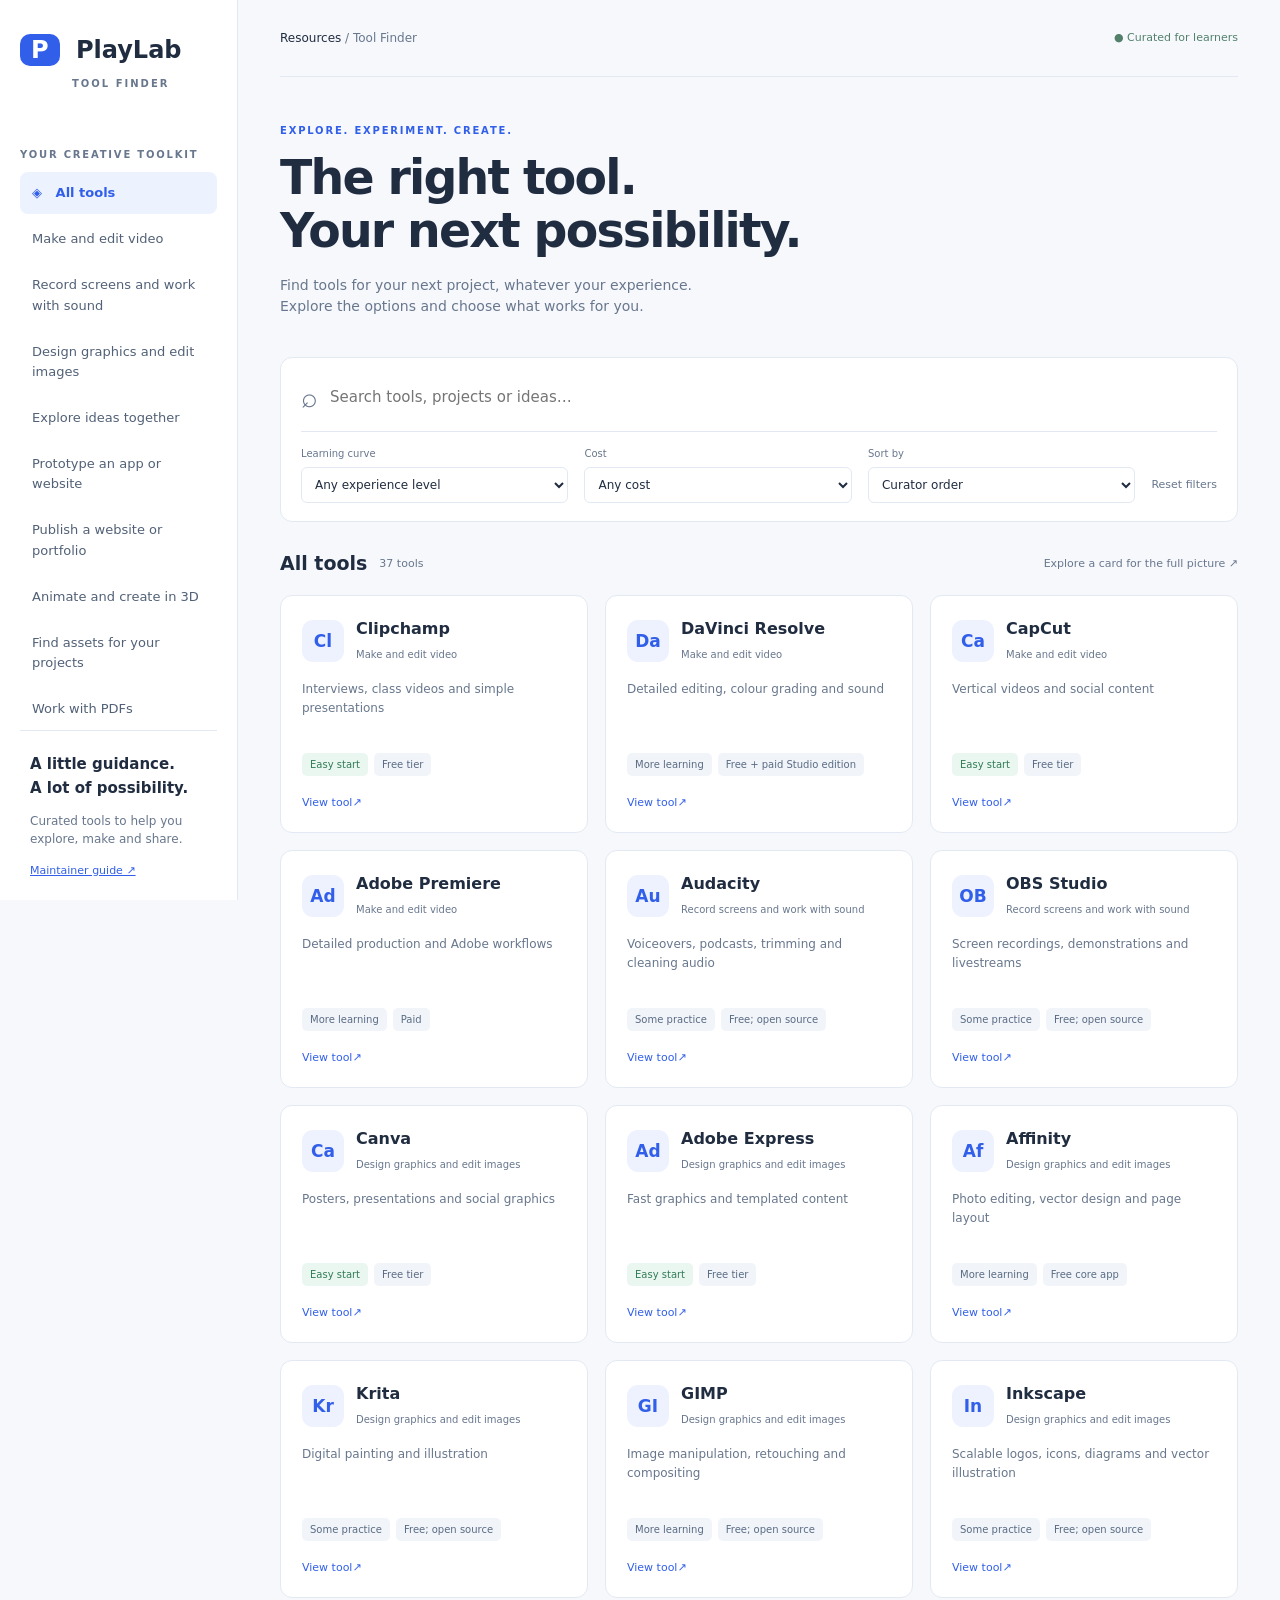
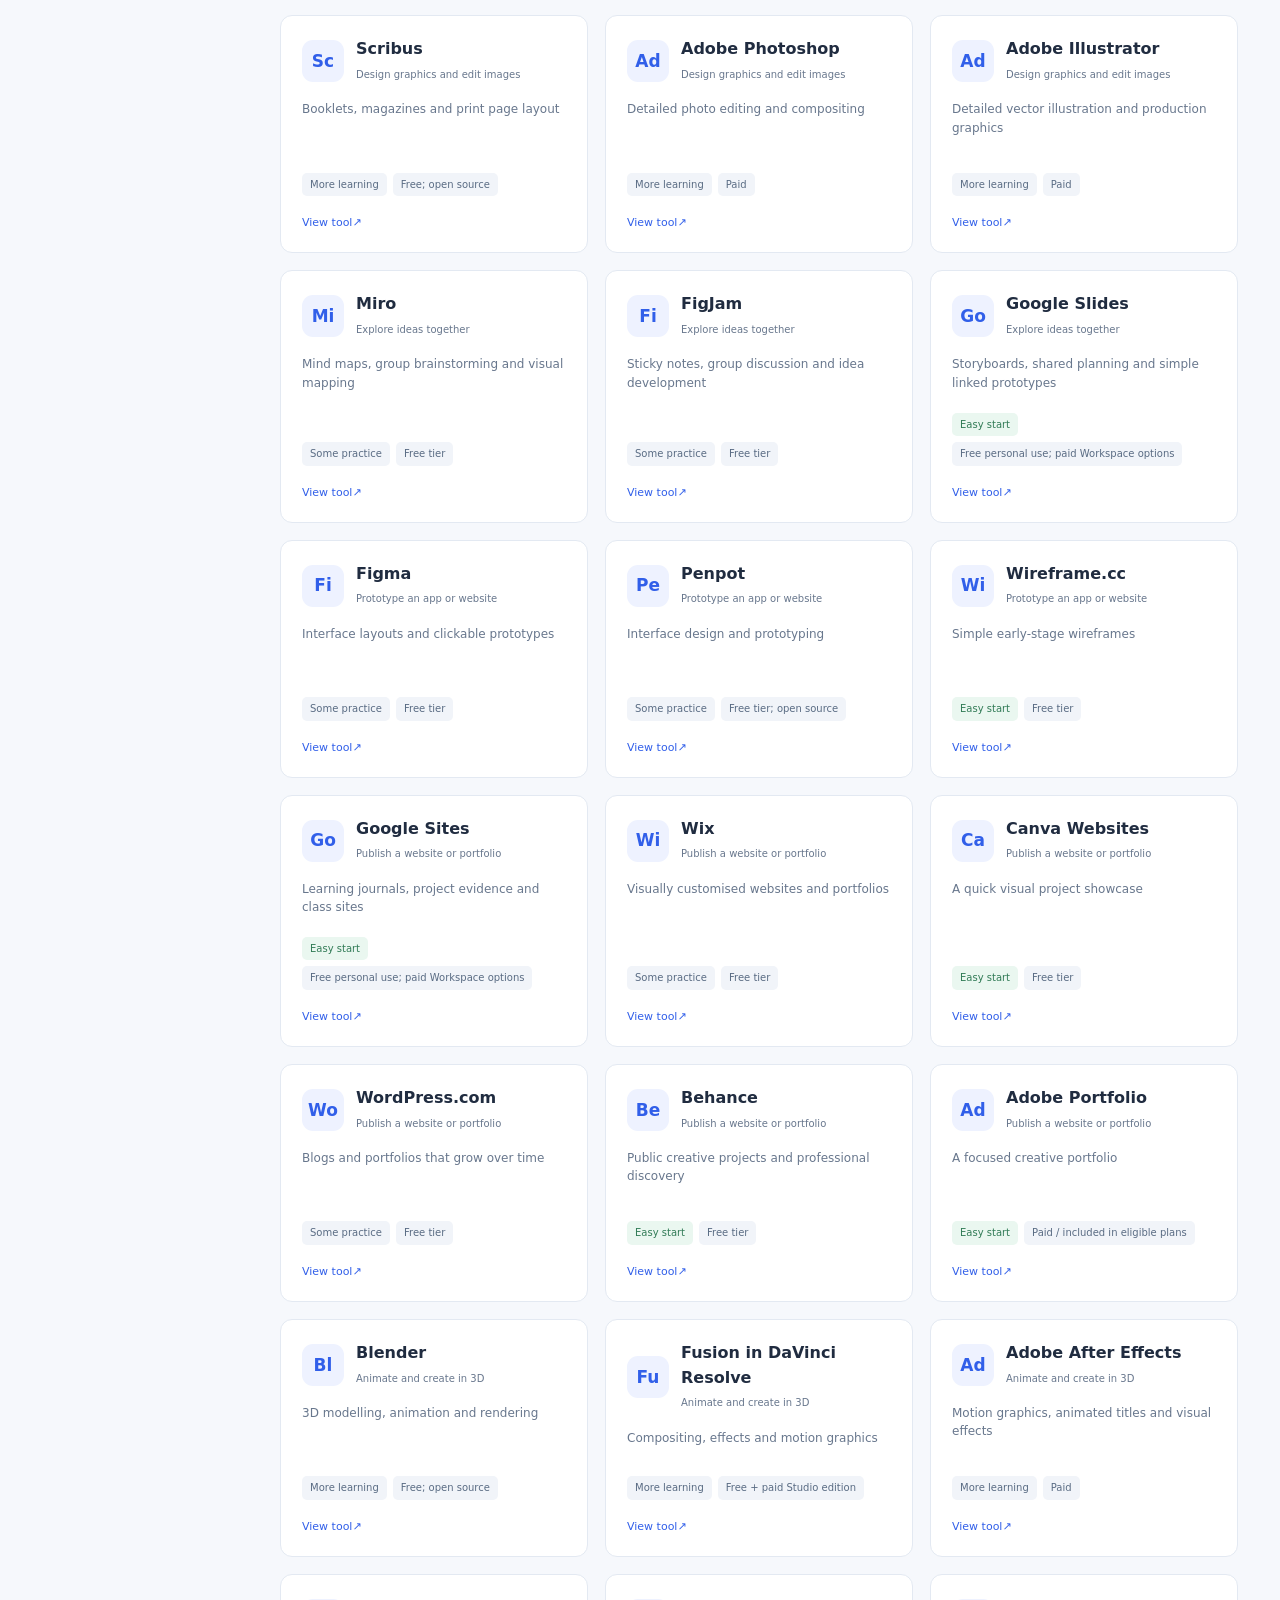
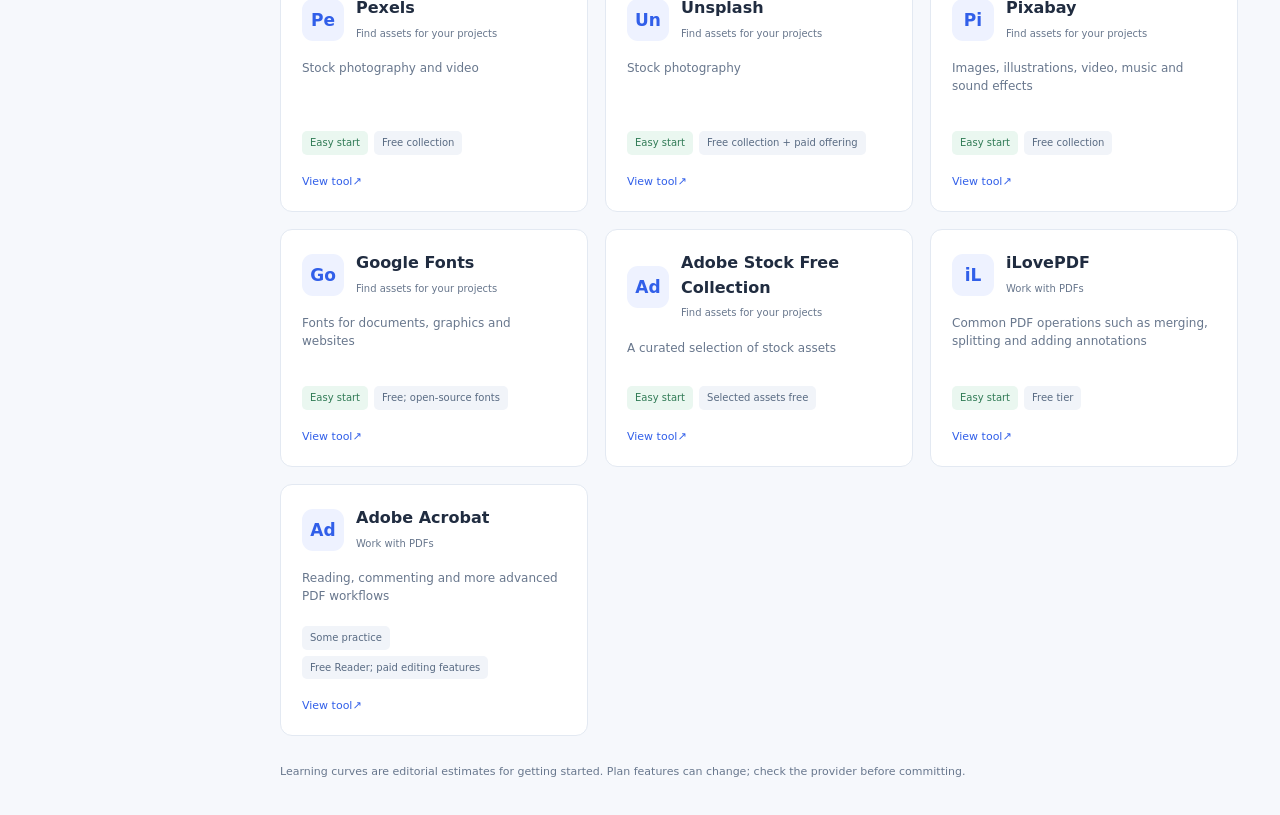
==== index.html @ 6aa3c073 "Add files via upload" ====
<!doctype html><html lang="en"><head><meta charset="utf-8"><meta name="viewport" content="width=device-width, initial-scale=1"><title>PlayLab · Tool Finder</title><meta name="description" content="Find creative tools for your next project. Compare learning curves, free plans and practical advice."><link rel="stylesheet" href="style.css"><script defer src="data/tools.js"></script><script defer src="app.js"></script></head><body><a class="skip" href="#main">Skip to tools</a><aside class="sidebar"><a class="brand" href="./"><span class="brandmark">P</span> PlayLab<span class="sub">TOOL FINDER</span></a><p class="eyebrow">YOUR CREATIVE TOOLKIT</p><nav id="categories" aria-label="Tool categories"></nav><div class="sidefoot"><strong>A little guidance.<br>A lot of possibility.</strong><p>Curated tools to help you explore, make and share.</p><a href="README.md">Maintainer guide ↗</a></div></aside><main id="main"><header><span>Resources <span class="muted">/ Tool Finder</span></span><span class="curated">● Curated for learners</span></header><section class="intro"><p class="eyebrow">EXPLORE. EXPERIMENT. CREATE.</p><h1>The right tool.<br>Your next possibility.</h1><p>Find tools for your next project, whatever your experience.<br>Explore the options and choose what works for you.</p></section><section class="discovery" aria-label="Find tools"><label class="search"><span aria-hidden="true">⌕</span><input id="search" type="search" placeholder="Search tools, projects or ideas…" aria-label="Search tools"></label><div class="filters"><label>Learning curve<select id="learning"><option value="">Any experience level</option><option>Easy start</option><option>Some practice</option><option>More learning</option></select></label><label>Cost<select id="cost"><option value="">Any cost</option><option value="free">Has free access</option><option value="paid">Paid only</option></select></label><label>Sort by<select id="sort"><option value="rank">Curator order</option><option value="name">Name A–Z</option><option value="ease">Easiest to start</option></select></label><button id="reset" class="quiet">Reset filters</button></div></section><div class="resultsbar"><div><h2 id="title">All tools</h2><span id="count" role="status" aria-live="polite"></span></div><span class="muted">Explore a card for the full picture ↗</span></div><section id="grid" class="grid" aria-label="Tool results"></section><p class="footnote">Learning curves are editorial estimates for getting started. Plan features can change; check the provider before committing.</p></main><dialog id="detail" aria-labelledby="detailTitle"><button id="close" class="close" aria-label="Close tool details">×</button><div id="detailContent"></div></dialog><noscript>This directory needs JavaScript enabled to display its tool list.</noscript></body></html>
---- style.css ----
:root{--ink:#202c40;--muted:#68778d;--blue:#315fe9;--line:#e3e9f2;--bg:#f6f8fc}*{box-sizing:border-box}body{margin:0;background:var(--bg);font:15px/1.55 system-ui,-apple-system,Segoe UI,sans-serif;color:var(--ink)}button,input,select{font:inherit}button,a,input,select{touch-action:manipulation}button{cursor:pointer}a{color:var(--blue)}:focus-visible{outline:3px solid #e9a52b;outline-offset:4px}.sidebar{position:fixed;inset:0 auto 0 0;width:238px;background:#fff;border-right:1px solid var(--line);padding:32px 20px;display:flex;flex-direction:column}.brand{text-decoration:none;color:var(--ink);font-weight:750;font-size:24px;display:block}.brandmark{background:var(--blue);color:white;padding:2px 11px;border-radius:10px;margin-right:8px}.sub{display:block;font-size:10px;letter-spacing:2px;margin:7px 0 45px 52px;color:var(--muted)}.eyebrow{font-size:10px;font-weight:750;letter-spacing:1.8px;color:var(--muted)}nav{display:grid;gap:4px}nav button{border:0;background:none;text-align:left;padding:11px 12px;border-radius:8px;color:#526177;font-size:13px}nav button.active{background:#edf2ff;color:var(--blue);font-weight:700}nav button:hover{background:#f2f5fb}.sidefoot{margin-top:auto;border-top:1px solid var(--line);padding:22px 10px 0;font-size:12px;color:var(--muted)}.sidefoot strong{color:var(--ink);font-size:15px}.sidefoot a{font-size:11px}main{margin-left:238px;padding:0 42px 24px;max-width:1800px}header{height:77px;display:flex;align-items:center;justify-content:space-between;border-bottom:1px solid var(--line);font-size:12px}.muted{color:var(--muted)}.curated{color:#52806a;font-size:11px}.intro{padding:36px 0 25px}.intro .eyebrow{color:var(--blue)}h1{font-size:clamp(32px,3.7vw,52px);line-height:1.12;letter-spacing:-1.8px;margin:12px 0 18px;font-weight:750}.intro p:last-child{color:var(--muted);font-size:14px}.discovery{background:white;border:1px solid var(--line);border-radius:12px;padding:18px 20px}.search{display:flex;gap:12px;align-items:center}.search span{font-size:28px;color:var(--muted)}input{border:0;width:100%;padding:10px 0;color:var(--ink);background:transparent}.filters{display:flex;align-items:end;gap:16px;border-top:1px solid var(--line);margin-top:12px;padding-top:14px}.filters label{font-size:10px;color:var(--muted);display:grid;gap:5px;flex:1}select{border:1px solid var(--line);background:white;padding:9px;border-radius:6px;color:var(--ink);font-size:12px;max-width:100%}.quiet{background:none;color:var(--muted);border:0;font-size:11px;padding:10px 0}.resultsbar{display:flex;align-items:center;justify-content:space-between;margin:27px 0 17px;font-size:11px}.resultsbar>div{display:flex;gap:12px;align-items:center}h2{font-size:19px;margin:0}#count{color:var(--muted)}.grid{display:grid;grid-template-columns:repeat(3,minmax(0,1fr));gap:17px}.card{text-align:left;background:white;border:1px solid var(--line);border-radius:12px;padding:21px;color:var(--ink);display:flex;flex-direction:column;min-height:238px;transition:transform .15s,box-shadow .15s}.card:hover{transform:translateY(-3px);box-shadow:0 12px 30px #2238660d;border-color:#abbdf4}.cardtop{display:flex;gap:12px;align-items:center}.icon{display:inline-grid;place-items:center;width:42px;height:42px;flex-shrink:0;border-radius:11px;background:#eef2ff;color:var(--blue);font-weight:750;font-size:17px}.card h3{font-size:16px;margin:0}.category{font-size:10px;color:var(--muted)}.card p{color:var(--muted);font-size:12px;margin:15px 0 20px}.badges{display:flex;gap:6px;flex-wrap:wrap;margin-top:auto}.badge{font-size:10px;padding:4px 8px;border-radius:5px;background:#f1f4f9;color:#596b83}.badge.easy{background:#eaf7f0;color:#317b56}.cardbottom{display:flex;justify-content:space-between;align-items:center;margin-top:18px;font-size:11px;color:var(--blue)}.footnote{font-size:11px;color:var(--muted);margin-top:27px}.empty{grid-column:1/-1;text-align:center;padding:55px;background:#fff;border:1px dashed var(--line);border-radius:12px}dialog{position:fixed;inset:0 0 0 auto;margin:0;height:100dvh;max-height:100dvh;width:510px;max-width:100%;border:0;border-left:1px solid var(--line);padding:35px;box-shadow:-20px 0 80px #23304a30;color:var(--ink);overflow-y:auto}dialog::backdrop{background:#19284338}.close{position:sticky;top:0;float:right;z-index:2;width:36px;height:36px;border:1px solid var(--line);background:white;border-radius:50%;font-size:25px;color:var(--ink)}dialog h2{font-size:30px;line-height:1.2;margin:18px 0 10px}dialog h3{font-size:14px;margin:25px 0 8px}dialog p{font-size:13px;color:var(--muted);white-space:pre-line}.primary{display:block;background:var(--blue);color:white;padding:12px 18px;text-align:center;text-decoration:none;border-radius:8px;font-weight:650;font-size:13px;margin:20px 0}.tier{border:1px solid var(--line);border-radius:9px;padding:15px;margin:12px 0}.tier h3{margin:0}.tier p{margin-bottom:0}.tier.free{background:#f3faf7}.skip{position:fixed;top:-60px;z-index:9;background:white;padding:12px}.skip:focus{top:0}@media(min-width:1600px){.grid{grid-template-columns:repeat(4,minmax(0,1fr))}}@media(max-width:1100px){main{padding:0 24px 24px}.grid{grid-template-columns:repeat(2,minmax(0,1fr))}.sidebar{width:208px}main{margin-left:208px}.resultsbar>.muted{display:none}}@media(max-width:700px){.sidebar{position:static;width:auto;padding:18px;border:0}.sub,.sidebar>.eyebrow,.sidefoot{display:none}.brand{font-size:20px}nav{display:flex;overflow:auto;margin-top:15px}nav button{white-space:nowrap}main{margin:0;padding:0 18px 22px}header{height:48px}.curated{display:none}.intro{padding-top:20px}h1{font-size:36px}.filters{flex-wrap:wrap;gap:9px}.filters label{min-width:120px}.grid{grid-template-columns:1fr}.card{min-height:210px}dialog{padding:25px}.discovery{padding:14px}}

.sidebar{overflow-y:auto}.sidefoot{padding-bottom:12px}nav button{flex-shrink:0}
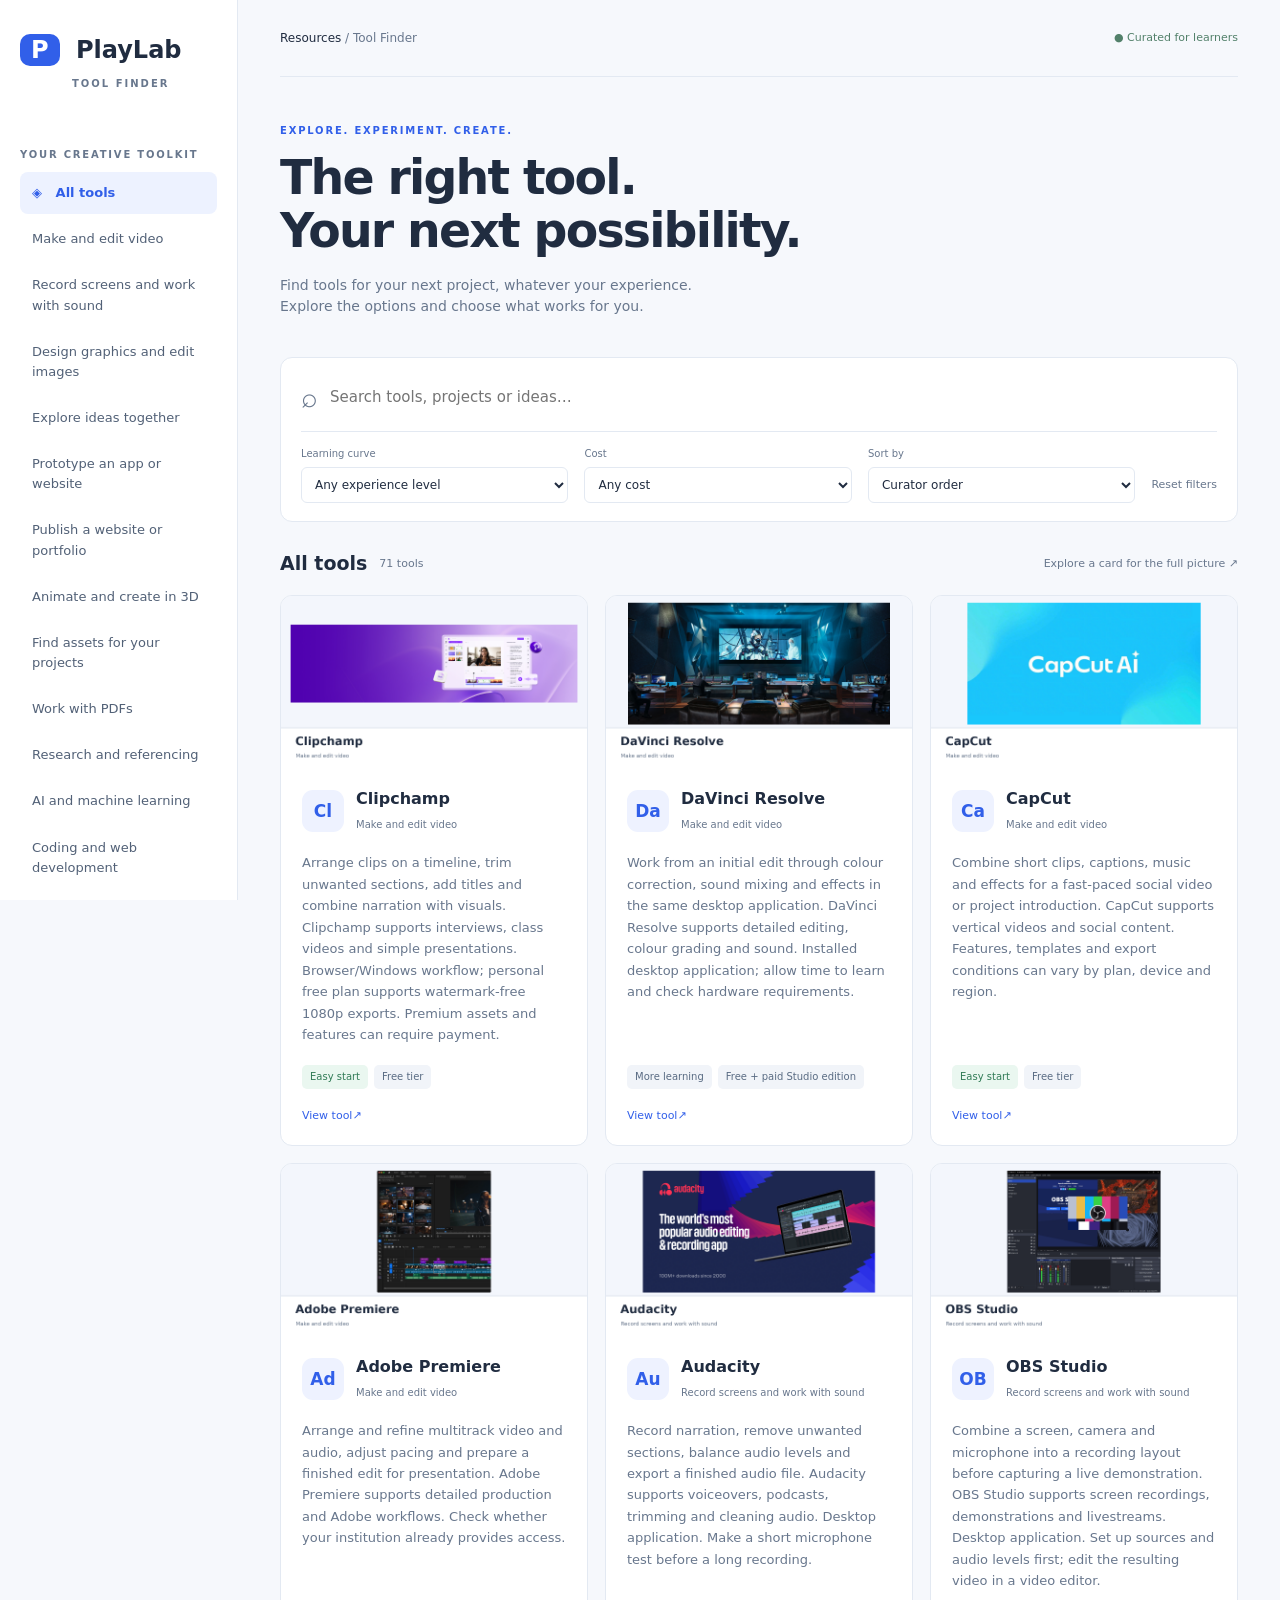
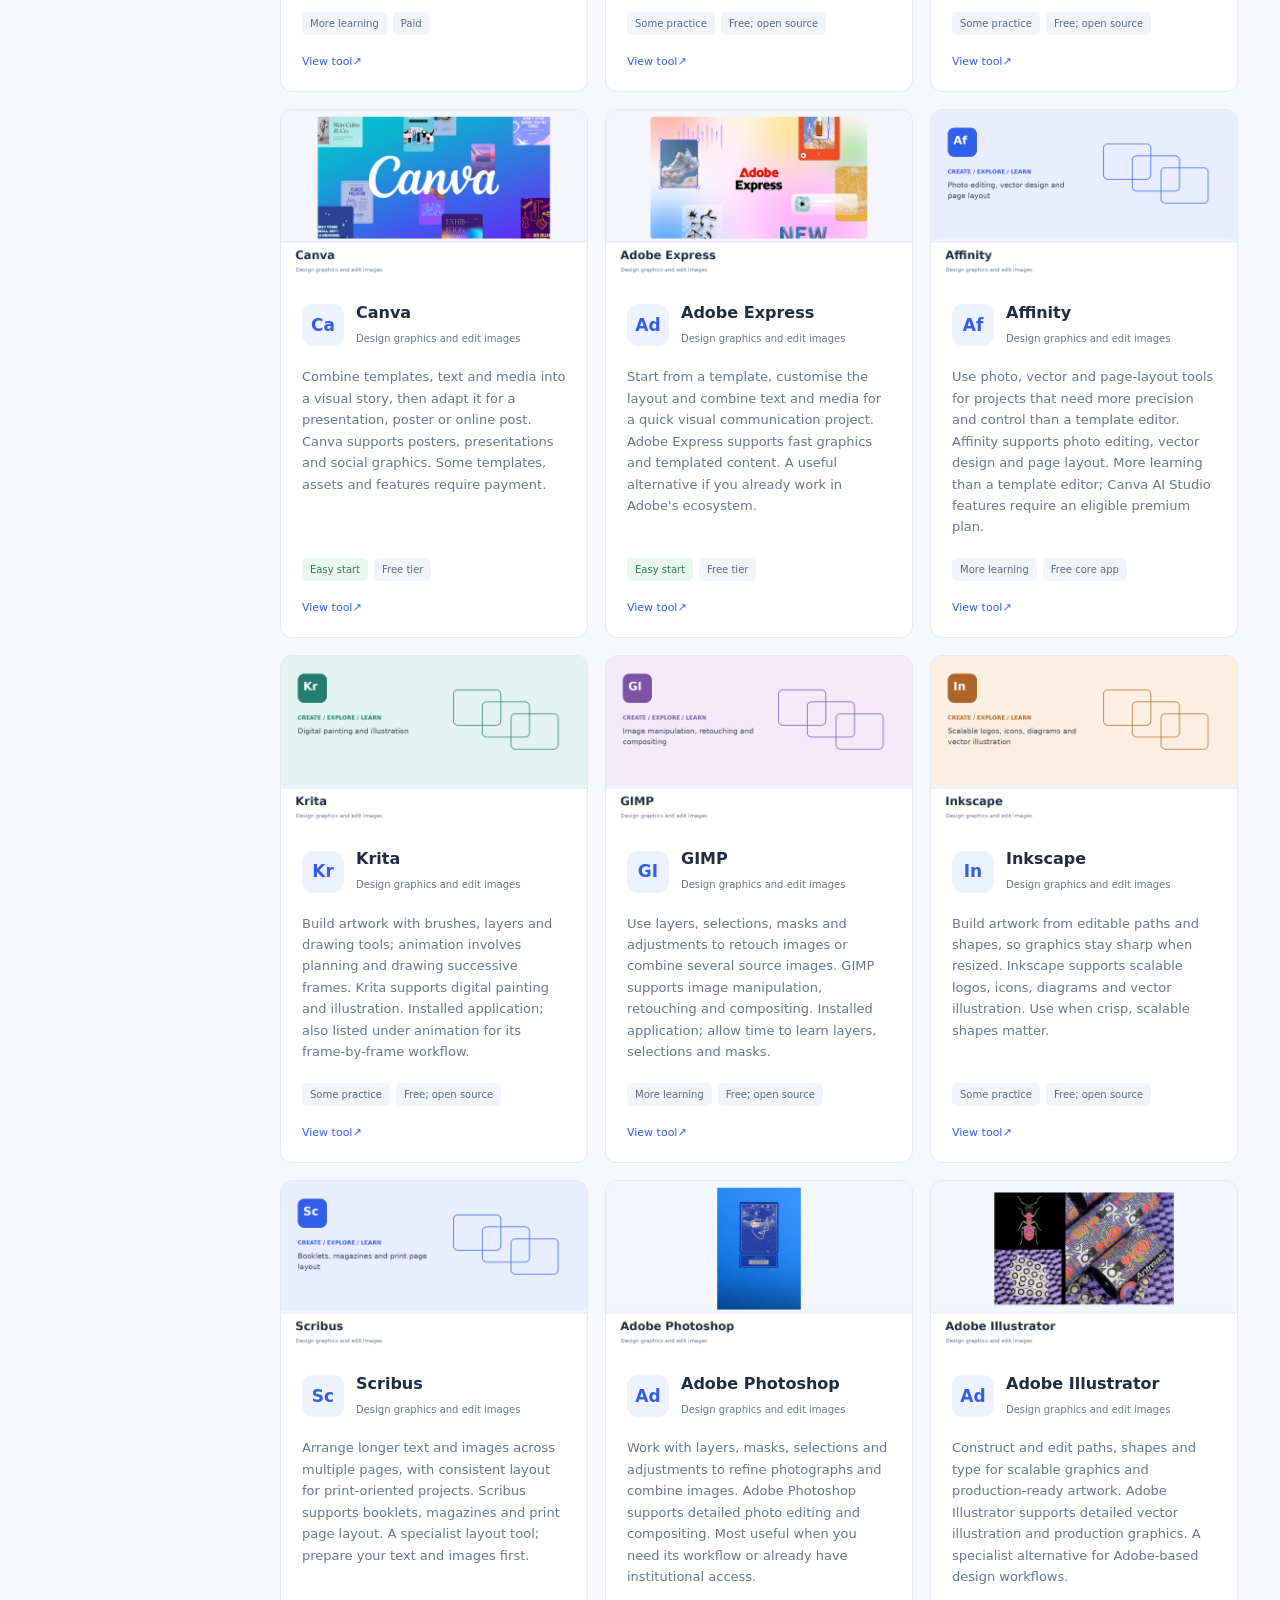
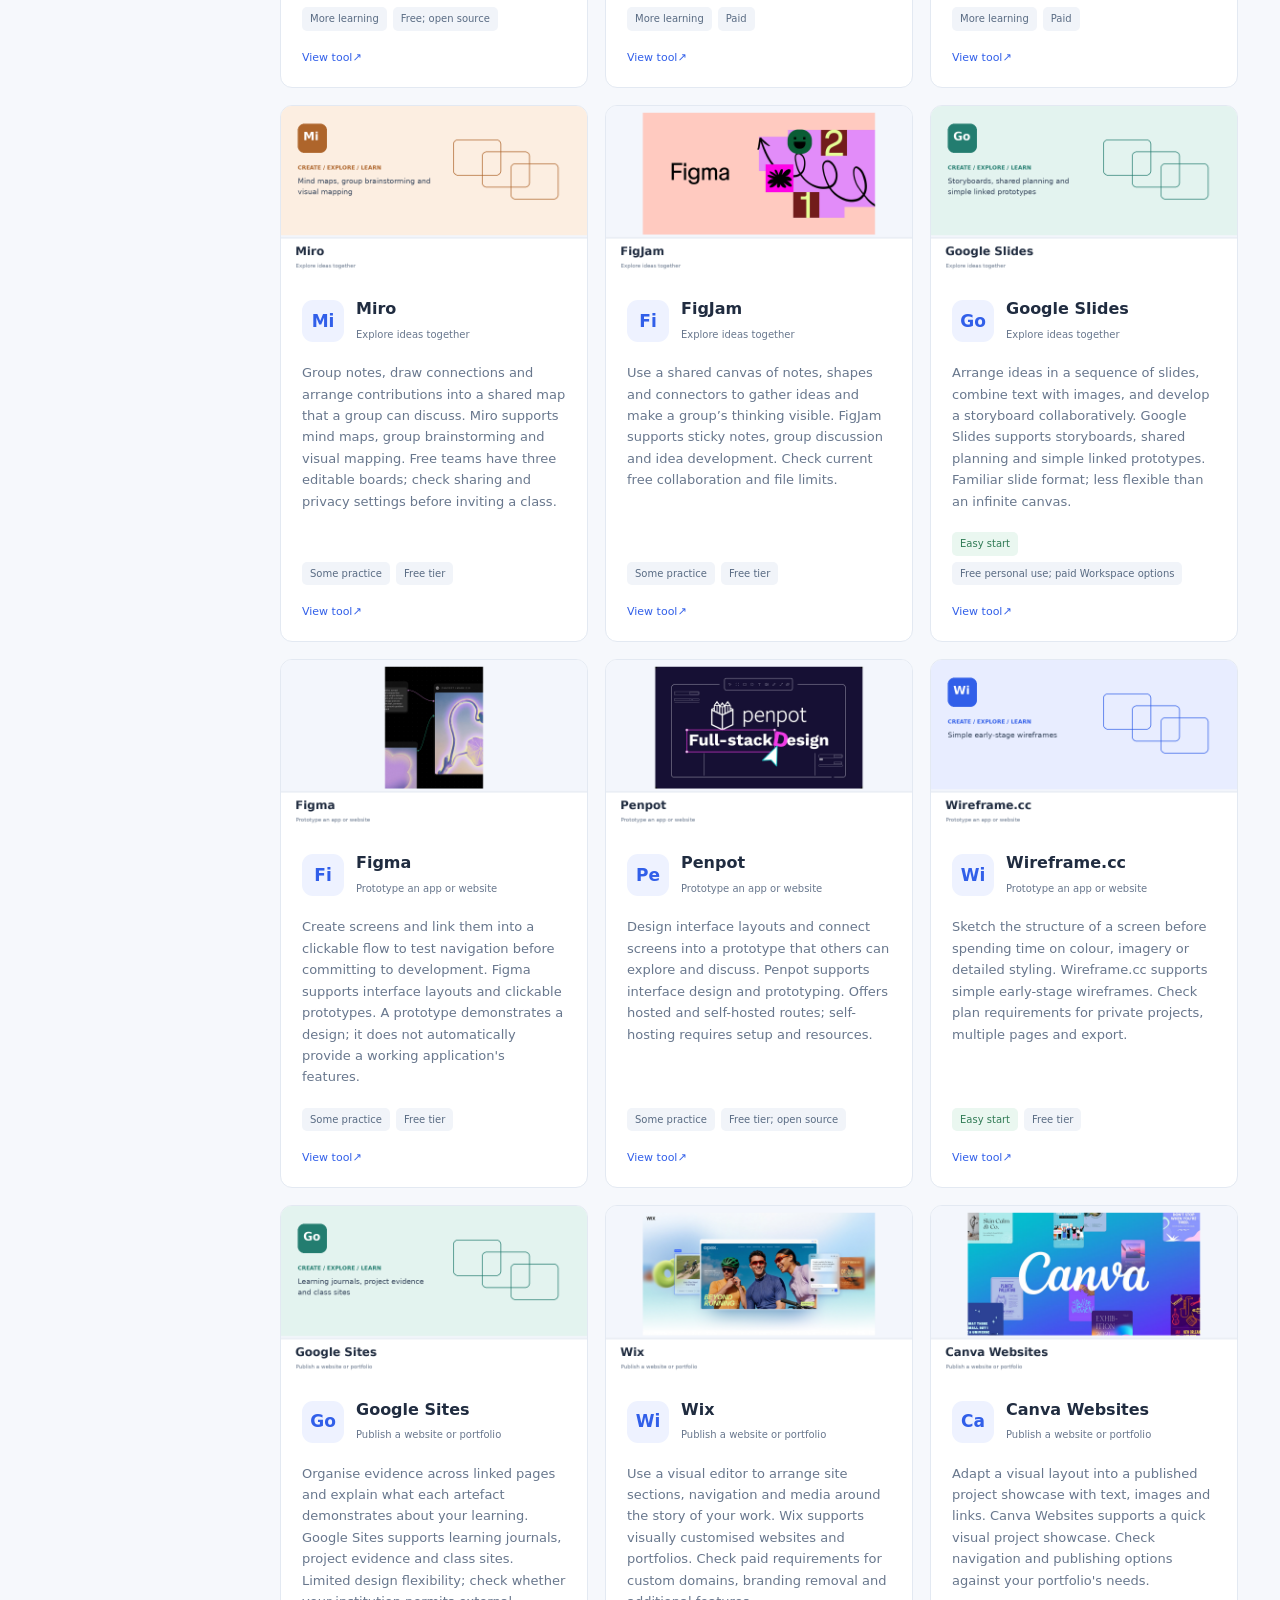
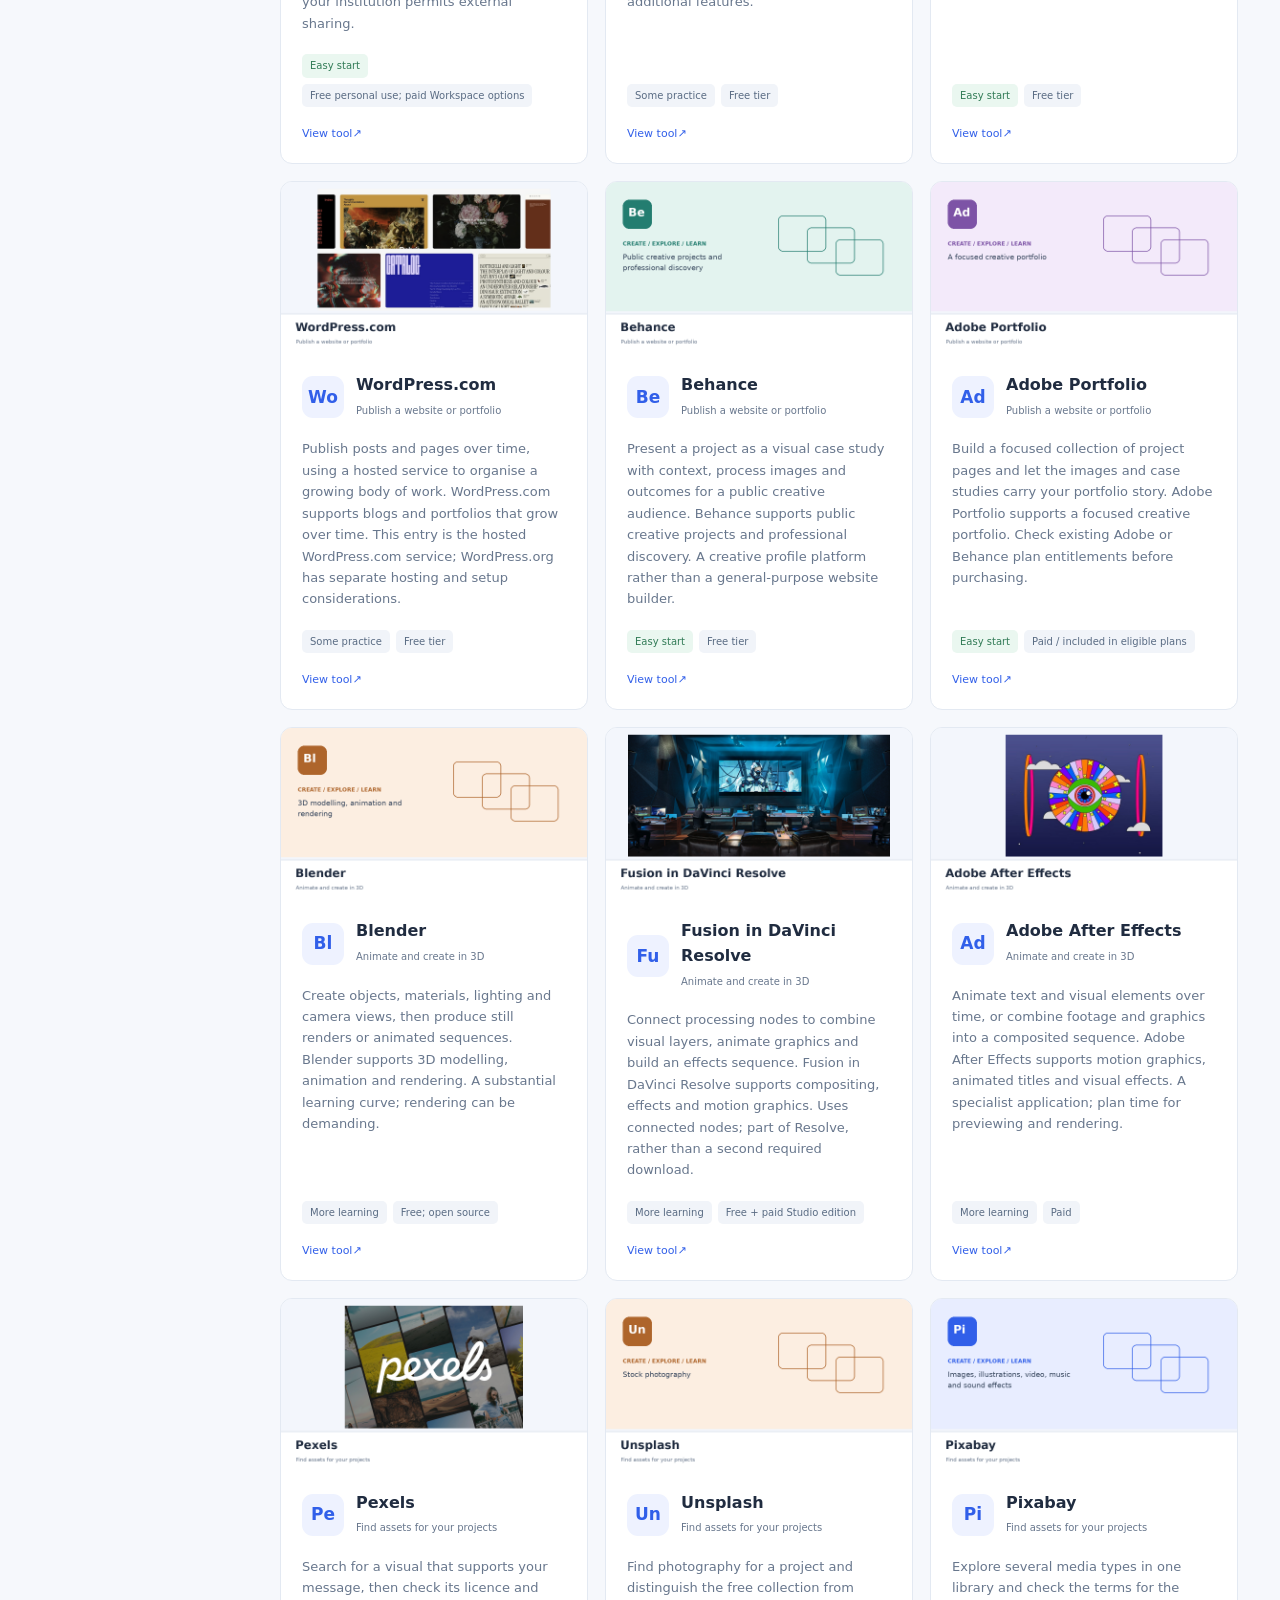
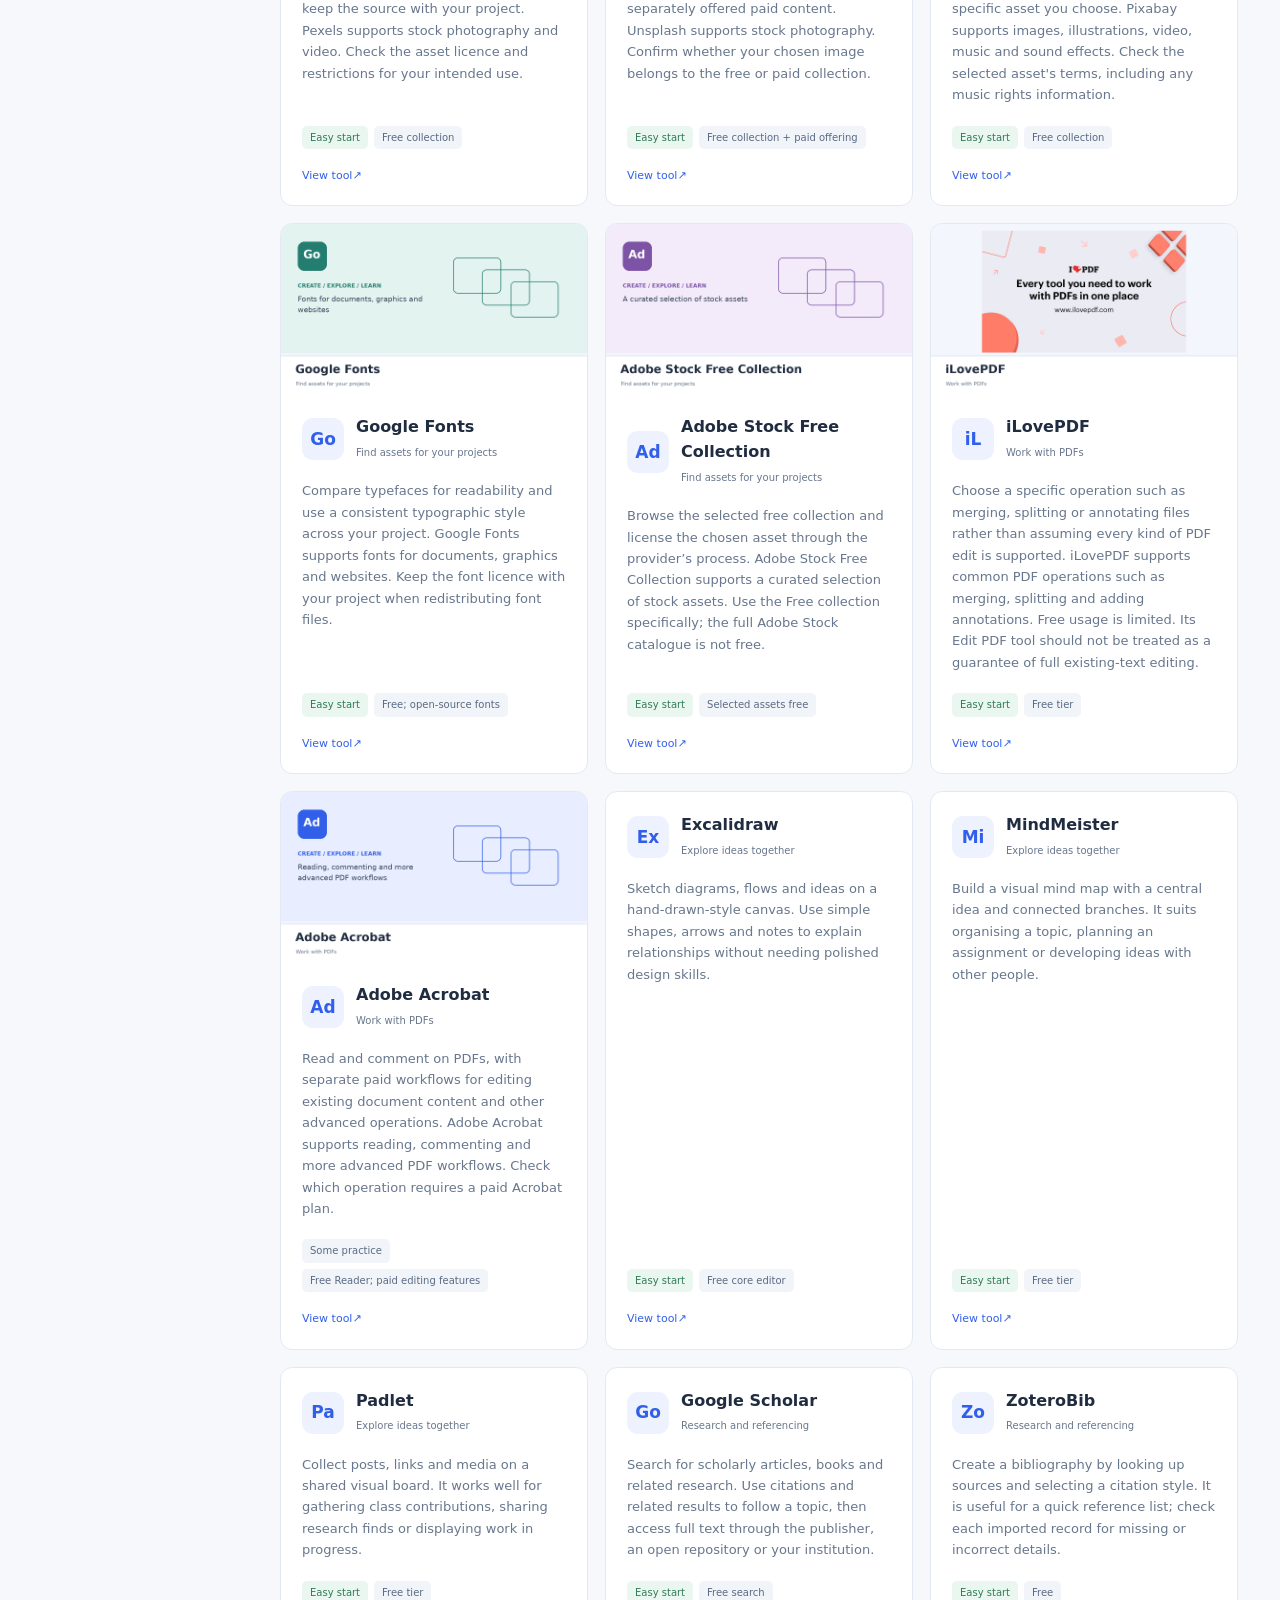
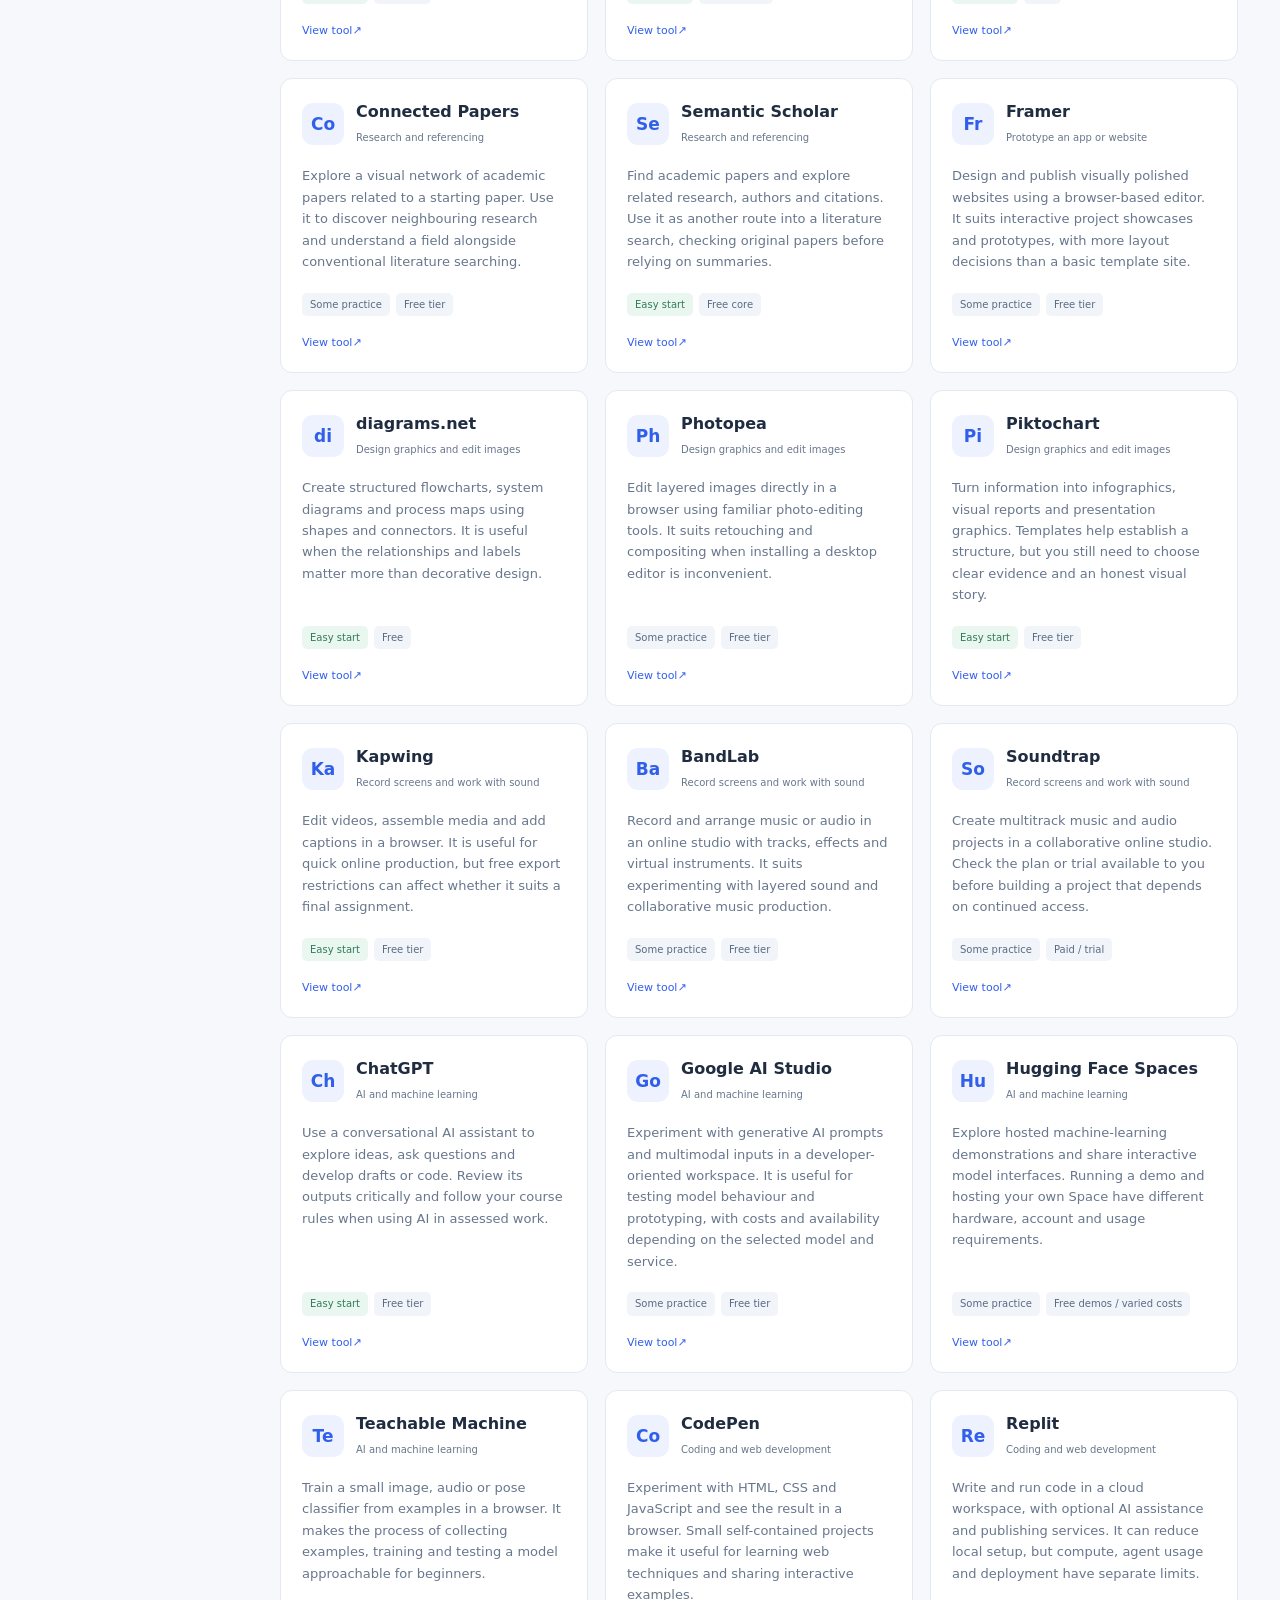
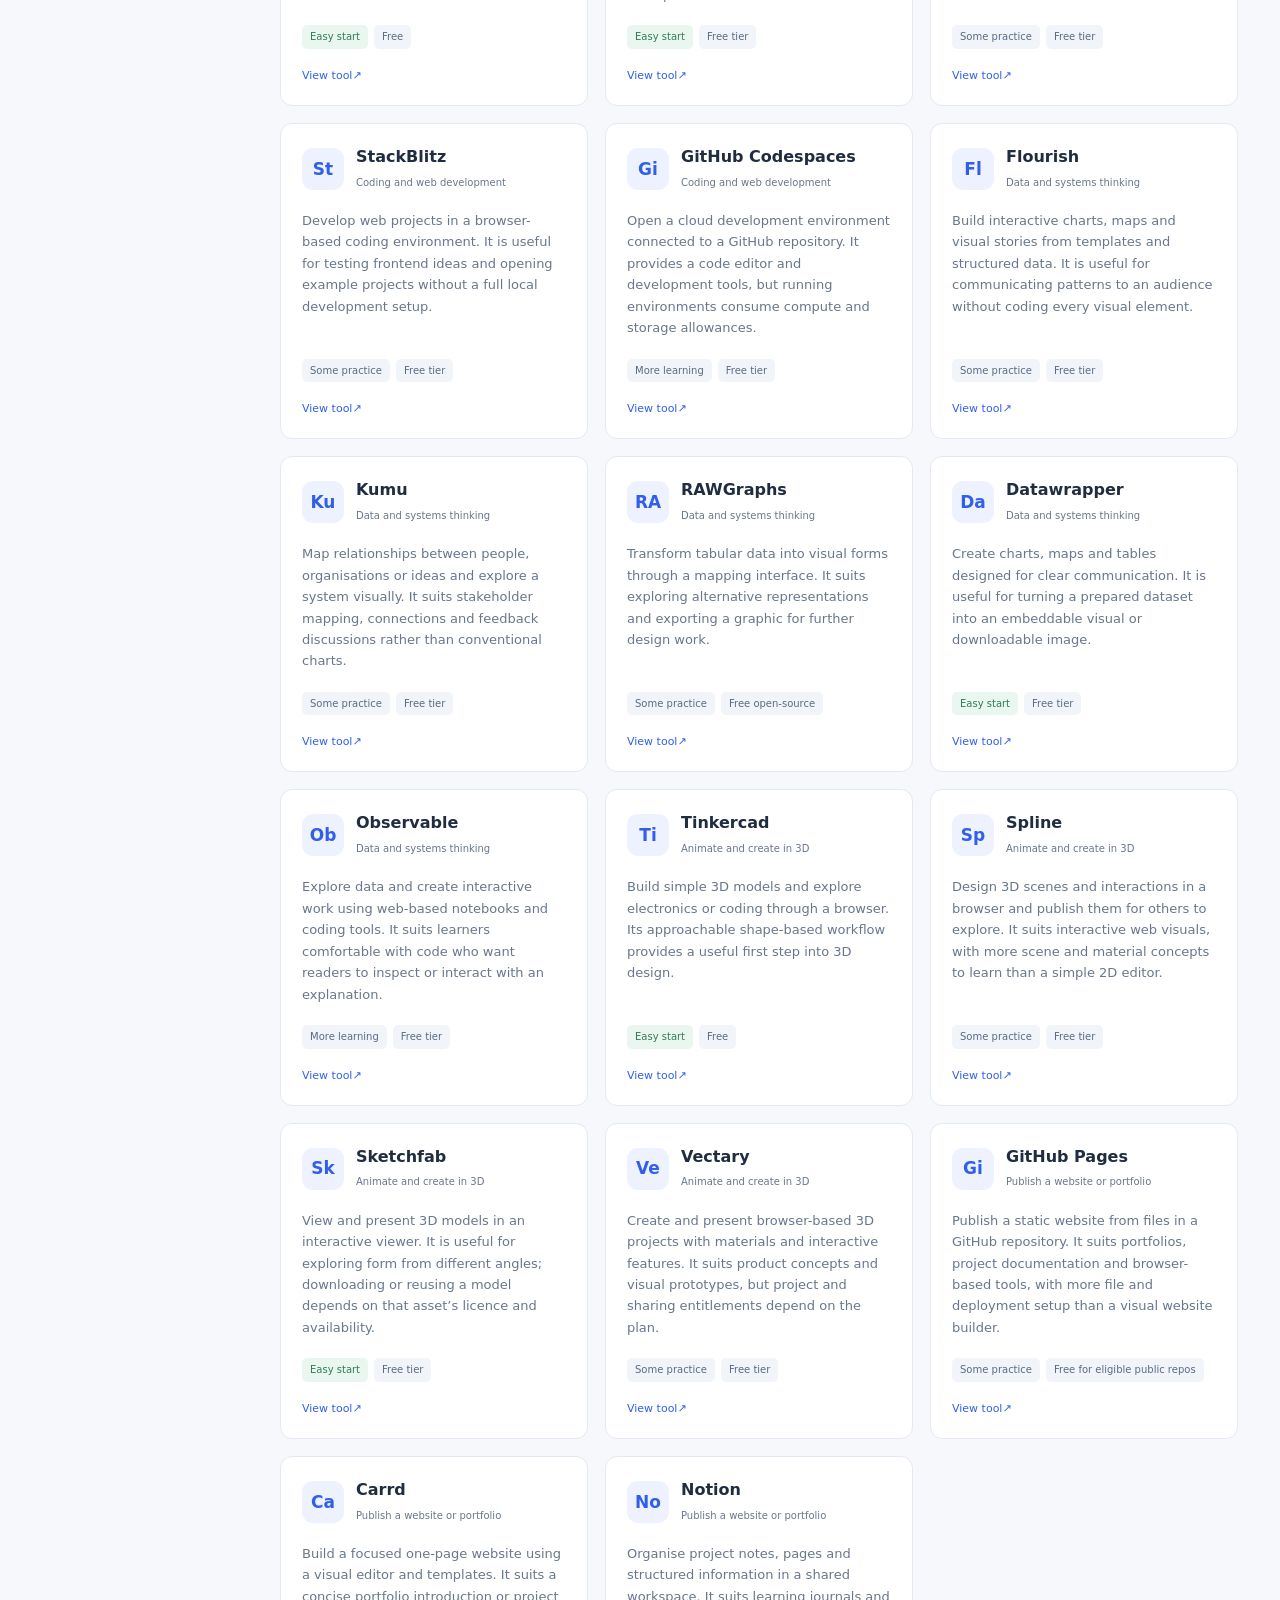
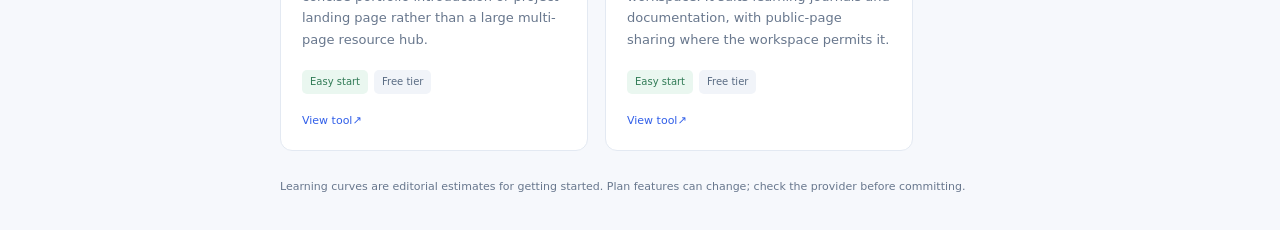
==== commit 9af57325: "Add files via upload" ====
--- a/index.html
+++ b/index.html
@@ -1 +1 @@
-<!doctype html><html lang="en"><head><meta charset="utf-8"><meta name="viewport" content="width=device-width, initial-scale=1"><title>PlayLab · Tool Finder</title><meta name="description" content="Find creative tools for your next project. Compare learning curves, free plans and practical advice."><link rel="stylesheet" href="style.css"><script defer src="data/tools.js"></script><script defer src="app.js"></script></head><body><a class="skip" href="#main">Skip to tools</a><aside class="sidebar"><a class="brand" href="./"><span class="brandmark">P</span> PlayLab<span class="sub">TOOL FINDER</span></a><p class="eyebrow">YOUR CREATIVE TOOLKIT</p><nav id="categories" aria-label="Tool categories"></nav><div class="sidefoot"><strong>A little guidance.<br>A lot of possibility.</strong><p>Curated tools to help you explore, make and share.</p><a href="README.md">Maintainer guide ↗</a></div></aside><main id="main"><header><span>Resources <span class="muted">/ Tool Finder</span></span><span class="curated">● Curated for learners</span></header><section class="intro"><p class="eyebrow">EXPLORE. EXPERIMENT. CREATE.</p><h1>The right tool.<br>Your next possibility.</h1><p>Find tools for your next project, whatever your experience.<br>Explore the options and choose what works for you.</p></section><section class="discovery" aria-label="Find tools"><label class="search"><span aria-hidden="true">⌕</span><input id="search" type="search" placeholder="Search tools, projects or ideas…" aria-label="Search tools"></label><div class="filters"><label>Learning curve<select id="learning"><option value="">Any experience level</option><option>Easy start</option><option>Some practice</option><option>More learning</option></select></label><label>Cost<select id="cost"><option value="">Any cost</option><option value="free">Has free access</option><option value="paid">Paid only</option></select></label><label>Sort by<select id="sort"><option value="rank">Curator order</option><option value="name">Name A–Z</option><option value="ease">Easiest to start</option></select></label><button id="reset" class="quiet">Reset filters</button></div></section><div class="resultsbar"><div><h2 id="title">All tools</h2><span id="count" role="status" aria-live="polite"></span></div><span class="muted">Explore a card for the full picture ↗</span></div><section id="grid" class="grid" aria-label="Tool results"></section><p class="footnote">Learning curves are editorial estimates for getting started. Plan features can change; check the provider before committing.</p></main><dialog id="detail" aria-labelledby="detailTitle"><button id="close" class="close" aria-label="Close tool details">×</button><div id="detailContent"></div></dialog><noscript>This directory needs JavaScript enabled to display its tool list.</noscript></body></html>
+<!doctype html><html lang="en"><head><meta charset="utf-8"><meta name="viewport" content="width=device-width, initial-scale=1"><link rel="icon" href="favicon.svg" type="image/svg+xml"><link rel="icon" href="favicon.ico" sizes="any"><title>PlayLab · Tool Finder</title><meta name="description" content="Find creative tools for your next project. Compare learning curves, free plans and practical advice."><link rel="stylesheet" href="style.css"><script defer src="data/tools.js"></script><script defer src="app.js"></script></head><body><a class="skip" href="#main">Skip to tools</a><aside class="sidebar"><a class="brand" href="./"><span class="brandmark">P</span> PlayLab<span class="sub">TOOL FINDER</span></a><p class="eyebrow">YOUR CREATIVE TOOLKIT</p><nav id="categories" aria-label="Tool categories"></nav><div class="sidefoot"><strong>A little guidance.<br>A lot of possibility.</strong><p>Curated tools to help you explore, make and share.</p><a href="README.md">Maintainer guide ↗</a></div></aside><main id="main"><header><span>Resources <span class="muted">/ Tool Finder</span></span><span class="curated">● Curated for learners</span></header><section class="intro"><p class="eyebrow">EXPLORE. EXPERIMENT. CREATE.</p><h1>The right tool.<br>Your next possibility.</h1><p>Find tools for your next project, whatever your experience.<br>Explore the options and choose what works for you.</p></section><section class="discovery" aria-label="Find tools"><label class="search"><span aria-hidden="true">⌕</span><input id="search" type="search" placeholder="Search tools, projects or ideas…" aria-label="Search tools"></label><div class="filters"><label>Learning curve<select id="learning"><option value="">Any experience level</option><option>Easy start</option><option>Some practice</option><option>More learning</option></select></label><label>Cost<select id="cost"><option value="">Any cost</option><option value="free">Has free access</option><option value="paid">Paid only</option></select></label><label>Sort by<select id="sort"><option value="rank">Curator order</option><option value="name">Name A–Z</option><option value="ease">Easiest to start</option></select></label><button id="reset" class="quiet">Reset filters</button></div></section><div class="resultsbar"><div><h2 id="title">All tools</h2><span id="count" role="status" aria-live="polite"></span></div><span class="muted">Explore a card for the full picture ↗</span></div><section id="grid" class="grid" aria-label="Tool results"></section><p class="footnote">Learning curves are editorial estimates for getting started. Plan features can change; check the provider before committing.</p></main><dialog id="detail" aria-labelledby="detailTitle"><button id="close" class="close" aria-label="Close tool details">×</button><div id="detailContent"></div></dialog><noscript>This directory needs JavaScript enabled to display its tool list.</noscript></body></html>
--- a/style.css
+++ b/style.css
@@ -1,3 +1,16 @@
 :root{--ink:#202c40;--muted:#68778d;--blue:#315fe9;--line:#e3e9f2;--bg:#f6f8fc}*{box-sizing:border-box}body{margin:0;background:var(--bg);font:15px/1.55 system-ui,-apple-system,Segoe UI,sans-serif;color:var(--ink)}button,input,select{font:inherit}button,a,input,select{touch-action:manipulation}button{cursor:pointer}a{color:var(--blue)}:focus-visible{outline:3px solid #e9a52b;outline-offset:4px}.sidebar{position:fixed;inset:0 auto 0 0;width:238px;background:#fff;border-right:1px solid var(--line);padding:32px 20px;display:flex;flex-direction:column}.brand{text-decoration:none;color:var(--ink);font-weight:750;font-size:24px;display:block}.brandmark{background:var(--blue);color:white;padding:2px 11px;border-radius:10px;margin-right:8px}.sub{display:block;font-size:10px;letter-spacing:2px;margin:7px 0 45px 52px;color:var(--muted)}.eyebrow{font-size:10px;font-weight:750;letter-spacing:1.8px;color:var(--muted)}nav{display:grid;gap:4px}nav button{border:0;background:none;text-align:left;padding:11px 12px;border-radius:8px;color:#526177;font-size:13px}nav button.active{background:#edf2ff;color:var(--blue);font-weight:700}nav button:hover{background:#f2f5fb}.sidefoot{margin-top:auto;border-top:1px solid var(--line);padding:22px 10px 0;font-size:12px;color:var(--muted)}.sidefoot strong{color:var(--ink);font-size:15px}.sidefoot a{font-size:11px}main{margin-left:238px;padding:0 42px 24px;max-width:1800px}header{height:77px;display:flex;align-items:center;justify-content:space-between;border-bottom:1px solid var(--line);font-size:12px}.muted{color:var(--muted)}.curated{color:#52806a;font-size:11px}.intro{padding:36px 0 25px}.intro .eyebrow{color:var(--blue)}h1{font-size:clamp(32px,3.7vw,52px);line-height:1.12;letter-spacing:-1.8px;margin:12px 0 18px;font-weight:750}.intro p:last-child{color:var(--muted);font-size:14px}.discovery{background:white;border:1px solid var(--line);border-radius:12px;padding:18px 20px}.search{display:flex;gap:12px;align-items:center}.search span{font-size:28px;color:var(--muted)}input{border:0;width:100%;padding:10px 0;color:var(--ink);background:transparent}.filters{display:flex;align-items:end;gap:16px;border-top:1px solid var(--line);margin-top:12px;padding-top:14px}.filters label{font-size:10px;color:var(--muted);display:grid;gap:5px;flex:1}select{border:1px solid var(--line);background:white;padding:9px;border-radius:6px;color:var(--ink);font-size:12px;max-width:100%}.quiet{background:none;color:var(--muted);border:0;font-size:11px;padding:10px 0}.resultsbar{display:flex;align-items:center;justify-content:space-between;margin:27px 0 17px;font-size:11px}.resultsbar>div{display:flex;gap:12px;align-items:center}h2{font-size:19px;margin:0}#count{color:var(--muted)}.grid{display:grid;grid-template-columns:repeat(3,minmax(0,1fr));gap:17px}.card{text-align:left;background:white;border:1px solid var(--line);border-radius:12px;padding:21px;color:var(--ink);display:flex;flex-direction:column;min-height:238px;transition:transform .15s,box-shadow .15s}.card:hover{transform:translateY(-3px);box-shadow:0 12px 30px #2238660d;border-color:#abbdf4}.cardtop{display:flex;gap:12px;align-items:center}.icon{display:inline-grid;place-items:center;width:42px;height:42px;flex-shrink:0;border-radius:11px;background:#eef2ff;color:var(--blue);font-weight:750;font-size:17px}.card h3{font-size:16px;margin:0}.category{font-size:10px;color:var(--muted)}.card p{color:var(--muted);font-size:12px;margin:15px 0 20px}.badges{display:flex;gap:6px;flex-wrap:wrap;margin-top:auto}.badge{font-size:10px;padding:4px 8px;border-radius:5px;background:#f1f4f9;color:#596b83}.badge.easy{background:#eaf7f0;color:#317b56}.cardbottom{display:flex;justify-content:space-between;align-items:center;margin-top:18px;font-size:11px;color:var(--blue)}.footnote{font-size:11px;color:var(--muted);margin-top:27px}.empty{grid-column:1/-1;text-align:center;padding:55px;background:#fff;border:1px dashed var(--line);border-radius:12px}dialog{position:fixed;inset:0 0 0 auto;margin:0;height:100dvh;max-height:100dvh;width:510px;max-width:100%;border:0;border-left:1px solid var(--line);padding:35px;box-shadow:-20px 0 80px #23304a30;color:var(--ink);overflow-y:auto}dialog::backdrop{background:#19284338}.close{position:sticky;top:0;float:right;z-index:2;width:36px;height:36px;border:1px solid var(--line);background:white;border-radius:50%;font-size:25px;color:var(--ink)}dialog h2{font-size:30px;line-height:1.2;margin:18px 0 10px}dialog h3{font-size:14px;margin:25px 0 8px}dialog p{font-size:13px;color:var(--muted);white-space:pre-line}.primary{display:block;background:var(--blue);color:white;padding:12px 18px;text-align:center;text-decoration:none;border-radius:8px;font-weight:650;font-size:13px;margin:20px 0}.tier{border:1px solid var(--line);border-radius:9px;padding:15px;margin:12px 0}.tier h3{margin:0}.tier p{margin-bottom:0}.tier.free{background:#f3faf7}.skip{position:fixed;top:-60px;z-index:9;background:white;padding:12px}.skip:focus{top:0}@media(min-width:1600px){.grid{grid-template-columns:repeat(4,minmax(0,1fr))}}@media(max-width:1100px){main{padding:0 24px 24px}.grid{grid-template-columns:repeat(2,minmax(0,1fr))}.sidebar{width:208px}main{margin-left:208px}.resultsbar>.muted{display:none}}@media(max-width:700px){.sidebar{position:static;width:auto;padding:18px;border:0}.sub,.sidebar>.eyebrow,.sidefoot{display:none}.brand{font-size:20px}nav{display:flex;overflow:auto;margin-top:15px}nav button{white-space:nowrap}main{margin:0;padding:0 18px 22px}header{height:48px}.curated{display:none}.intro{padding-top:20px}h1{font-size:36px}.filters{flex-wrap:wrap;gap:9px}.filters label{min-width:120px}.grid{grid-template-columns:1fr}.card{min-height:210px}dialog{padding:25px}.discovery{padding:14px}}
 
 .sidebar{overflow-y:auto}.sidefoot{padding-bottom:12px}nav button{flex-shrink:0}
+
+/* Optional wide tool covers. Missing files are removed by app.js. */
+.card .tool-cover{width:calc(100% + 42px);max-width:none;aspect-ratio:16/9;object-fit:cover;display:block;flex-shrink:0;margin:-21px -21px 19px;border-radius:11px 11px 0 0;background:#eef2f8}
+#detailContent>.tool-cover{display:block;width:100%;aspect-ratio:16/9;object-fit:cover;border-radius:10px;margin:18px 0 24px;background:#eef2f8}
+
+/* v1.2: plain close control; keep a keyboard-only focus indicator. */
+.close{border:0;border-radius:0;background:transparent;box-shadow:none;color:#33435a}
+.close:hover{color:#315fe9;background:transparent}
+.close:focus{box-shadow:none}
+.close:focus:not(:focus-visible){outline:none}
+.close:focus-visible{outline:2px solid #315fe9;outline-offset:2px}
+.card p{font-size:13px;line-height:1.65;margin:17px 0 20px}
+.review-note{background:#f4f6fa;border-left:3px solid #a9b8d3;padding:9px 12px;font-size:11px}
